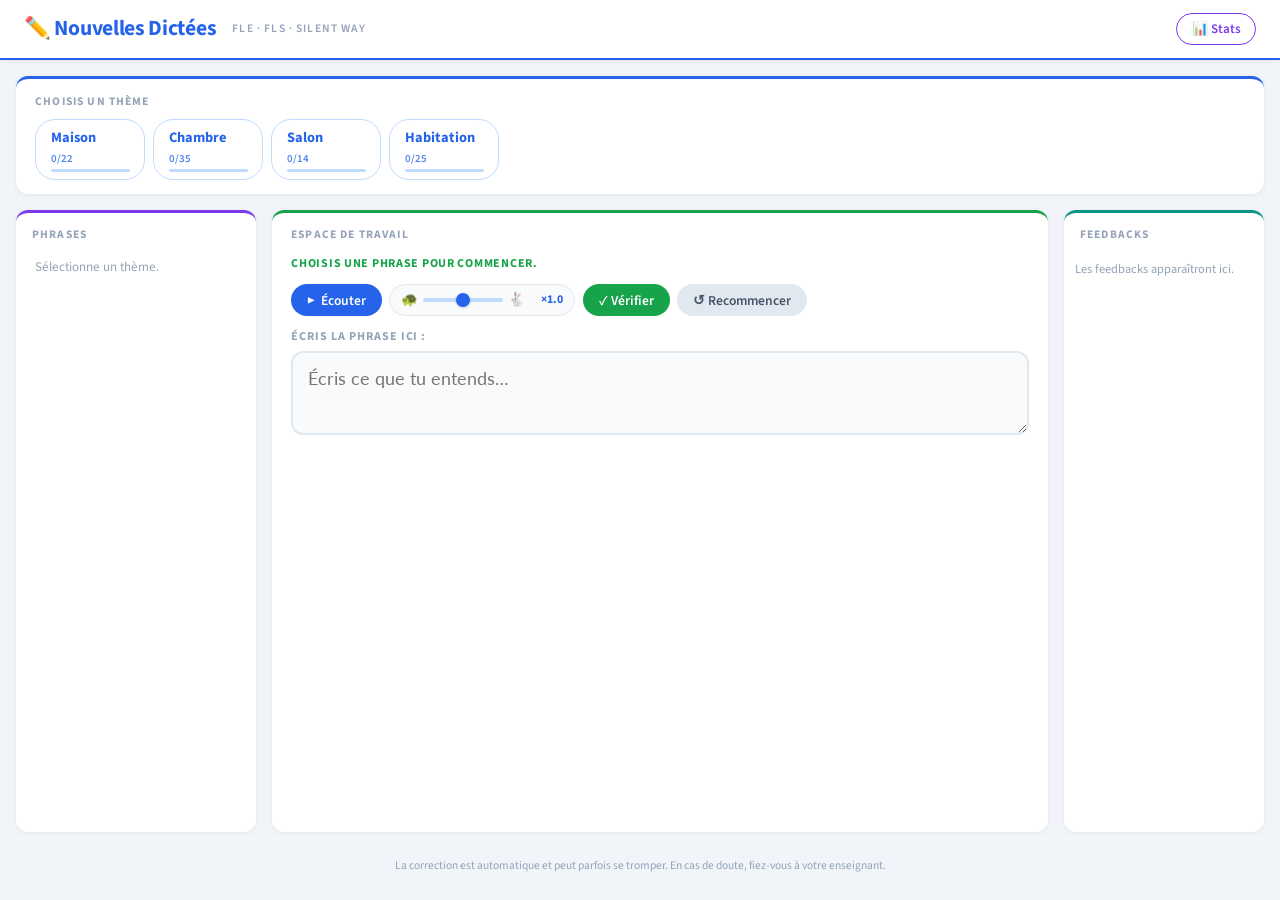
==== index.html @ facb18ec "Version initiale de l'app "Dictées"" ====
<!DOCTYPE html>
<html lang="fr">
<head>
  <meta charset="UTF-8">
  <meta name="viewport" content="width=device-width, initial-scale=1.0">
  <title>Nouvelles Dictées — FLE/FLS</title>
  <link rel="stylesheet" href="style.css">
</head>
<body>

  <header>
    <h1>✏️ Nouvelles Dictées</h1>
    <span class="sous-titre">FLE · FLS · Silent Way</span>
    <button id="btn-stats" class="btn-stats-header">📊 Stats</button>
  </header>

  <!-- Panneau statistiques -->
  <div id="panneau-stats" class="cache">
    <div class="stats-fond"></div>
    <div class="stats-panneau">
      <div class="stats-entete">
        <h2>📊 Mes statistiques</h2>
        <button class="btn-fermer" id="btn-fermer-stats">✕</button>
      </div>
      <div id="contenu-stats"></div>
    </div>
  </div>

  <div id="app">

    <!-- Ligne 1 : Thèmes -->
    <section class="carte-themes">
      <h2>Choisis un thème</h2>
      <div id="themes"></div>
    </section>

    <!-- Ligne 2 : trois colonnes -->
    <div class="colonnes">

      <!-- Col 1 : liste des phrases -->
      <section class="carte-phrases" id="section-phrases">
        <h2>Phrases</h2>
        <div id="liste-phrases">
          <p class="hint-vide">Sélectionne un thème.</p>
        </div>
      </section>

      <!-- Col 2 : espace de travail -->
      <section class="carte-travail" id="section-travail">
        <h2>Espace de travail</h2>
        <div class="travail-scroll">

          <div id="indicateur-phrase" class="indicateur-vide">
            Choisis une phrase pour commencer.
          </div>

          <div class="groupe-boutons">
            <button id="btn-ecouter"  class="btn-action btn-ecouter">
              <span class="icone">▶</span> Écouter
            </button>
            <label class="vitesse-wrap" title="Vitesse de lecture">
              <span class="vitesse-icone">🐢</span>
              <input type="range" id="ctrl-vitesse" min="0.5" max="1.5" step="0.1" value="1">
              <span class="vitesse-icone">🐇</span>
              <span id="valeur-vitesse">×1.0</span>
            </label>
            <button id="btn-verifier" class="btn-action btn-verifier">✓ Vérifier</button>
            <button id="btn-indice"   class="btn-action btn-indice cache">Indice</button>
            <button id="btn-contexte" class="btn-action btn-contexte cache">Contexte</button>
            <button id="btn-reset"    class="btn-action btn-reset">↺ Recommencer</button>
          </div>

          <div class="zone-saisie">
            <label for="champ-saisie">Écris la phrase ici :</label>
            <textarea id="champ-saisie"
              placeholder="Écris ce que tu entends…"
              autocomplete="off" autocorrect="off"
              autocapitalize="off" spellcheck="false"></textarea>
          </div>

          <div id="zone-resultat"></div>
          <div id="zone-indices"></div>

        </div>
      </section>

      <!-- Col 3 : historique des feedbacks -->
      <section class="carte-historique">
        <h2>Feedbacks</h2>
        <div id="zone-historique">
          <p class="histo-vide">Les feedbacks apparaîtront ici.</p>
        </div>
      </section>

    </div>
    <footer class="disclaimer">
      La correction est automatique et peut parfois se tromper. En cas de doute, fiez-vous à votre enseignant.
    </footer>
  </div>

  <script src="data.js"></script>
  <script src="app.js"></script>
</body>
</html>
---- style.css ----
/* style.css — Dictées FLE/FLS */

@import url('https://fonts.googleapis.com/css2?family=Source+Sans+3:wght@400;600;700&family=Lato:wght@400;700&display=swap');

/* ─── Variables ─────────────────────────────────────────────────────────── */
:root {
  --bleu:        #2563EB;
  --bleu-clair:  #EFF6FF;
  --bleu-bord:   #BFDBFE;
  --vert:        #16A34A;
  --vert-clair:  #F0FFF4;
  --rouge:       #DC2626;
  --rouge-clair: #FEF2F2;
  --orange:      #D97706;
  --orange-clair:#FFFBEB;
  --teal:        #0D9488;
  --violet:      #7C3AED;
  --gris-1:      #1E293B;
  --gris-2:      #475569;
  --gris-3:      #94A3B8;
  --gris-4:      #E2E8F0;
  --gris-5:      #F8FAFC;
  --blanc:       #FFFFFF;
  --ombre-sm:    0 1px 4px rgba(0,0,0,0.07);
  --ombre:       0 4px 16px rgba(0,0,0,0.09);
  --ombre-lg:    0 12px 40px rgba(0,0,0,0.14);
  --rayon:       12px;
  --fonte:       'Source Sans 3', sans-serif;
  --fonte-saisie:'Lato', sans-serif;
  /* Hauteurs fixes pour le calcul de layout */
  --h-header:    60px;
  --h-themes:    92px; /* carte thèmes */
  --gap:         1rem;
}

/* ─── Reset & Base ──────────────────────────────────────────────────────── */
*, *::before, *::after { box-sizing: border-box; margin: 0; padding: 0; }

html, body {
  height: 100%;
  overflow: hidden; /* on gère le scroll nous-mêmes */
}

body {
  font-family: var(--fonte);
  background: #F1F5F9;
  color: var(--gris-1);
  font-size: 15px;
  line-height: 1.5;
}

/* ─── Header ────────────────────────────────────────────────────────────── */
header {
  height: var(--h-header);
  background: var(--blanc);
  border-bottom: 2px solid var(--bleu);
  padding: 0 1.5rem;
  display: flex;
  align-items: center;
  gap: 1rem;
  box-shadow: var(--ombre-sm);
  position: fixed;
  top: 0; left: 0; right: 0;
  z-index: 100;
}

h1 {
  font-family: var(--fonte);
  font-size: 1.35rem;
  font-weight: 700;
  color: var(--bleu);
  letter-spacing: -0.3px;
}

.sous-titre {
  font-size: 0.72rem;
  color: var(--gris-3);
  font-weight: 600;
  letter-spacing: 0.1em;
  text-transform: uppercase;
}

.btn-stats-header {
  margin-left: auto;
  font-family: var(--fonte);
  font-weight: 600;
  font-size: 0.82rem;
  padding: 0.38rem 0.9rem;
  border: 1.5px solid var(--violet);
  border-radius: 20px;
  background: white;
  color: var(--violet);
  cursor: pointer;
  transition: all 0.15s;
  white-space: nowrap;
}
.btn-stats-header:hover { background: #F5F3FF; }

/* ─── Layout principal ──────────────────────────────────────────────────── */
#app {
  position: fixed;
  top: var(--h-header);
  left: 0; right: 0; bottom: 0;
  display: flex;
  flex-direction: column;
  padding: var(--gap);
  gap: var(--gap);
  overflow: hidden;
}

/* ─── Carte thèmes (ligne du haut) ──────────────────────────────────────── */
.carte-themes {
  background: var(--blanc);
  border-radius: var(--rayon);
  box-shadow: var(--ombre-sm);
  padding: 0.85rem 1.2rem;
  border-top: 3px solid var(--bleu);
  flex-shrink: 0;
}

.carte-themes h2 {
  font-size: 0.72rem;
  font-weight: 700;
  color: var(--gris-3);
  text-transform: uppercase;
  letter-spacing: 0.1em;
  margin-bottom: 0.6rem;
}

#themes {
  display: flex;
  flex-wrap: wrap;
  gap: 0.5rem;
}

.btn-theme {
  font-family: var(--fonte);
  font-weight: 600;
  font-size: 0.88rem;
  padding: 0.38rem 0.9rem 0.45rem;
  border: 1.5px solid var(--bleu-bord);
  border-radius: 20px;
  background: var(--blanc);
  color: var(--bleu);
  cursor: pointer;
  transition: all 0.15s;
  display: flex;
  flex-direction: column;
  align-items: flex-start;
  gap: 0.2rem;
  min-width: 110px;
}
.btn-theme:hover { background: var(--bleu-clair); border-color: var(--bleu); }
.btn-theme.actif  { background: var(--bleu); color: white; border-color: var(--bleu); box-shadow: 0 2px 8px rgba(37,99,235,0.3); }

.theme-nom   { font-size: 0.9rem; font-weight: 700; }
.theme-score { font-size: 0.68rem; font-weight: 600; opacity: 0.8; }
.theme-barre { width: 100%; height: 3px; background: rgba(255,255,255,0.3); border-radius: 2px; overflow: hidden; }
.theme-barre-fill { height: 100%; background: white; border-radius: 2px; transition: width 0.4s; }
.btn-theme:not(.actif) .theme-barre { background: var(--bleu-bord); }
.btn-theme:not(.actif) .theme-barre-fill { background: var(--bleu); }

/* ─── Ligne du bas : deux colonnes ──────────────────────────────────────── */
.colonnes {
  display: grid;
  grid-template-columns: 280px 1fr;
  gap: var(--gap);
  flex: 1;
  min-height: 0; /* crucial pour que les enfants scrollent */
}

/* ─── Colonne gauche : liste des phrases ─────────────────────────────────── */
.carte-phrases {
  background: var(--blanc);
  border-radius: var(--rayon);
  box-shadow: var(--ombre-sm);
  border-top: 3px solid #7C3AED;
  display: flex;
  flex-direction: column;
  overflow: hidden;
}

.carte-phrases h2 {
  font-size: 0.72rem;
  font-weight: 700;
  color: var(--gris-3);
  text-transform: uppercase;
  letter-spacing: 0.1em;
  padding: 0.85rem 1rem 0.5rem;
  flex-shrink: 0;
}

#liste-phrases {
  flex: 1;
  overflow-y: auto;
  padding: 0 0.6rem 0.6rem;
}

#liste-phrases::-webkit-scrollbar { width: 5px; }
#liste-phrases::-webkit-scrollbar-track { background: transparent; }
#liste-phrases::-webkit-scrollbar-thumb { background: var(--gris-4); border-radius: 3px; }

.progression-theme {
  padding: 0.5rem 0.6rem;
  background: var(--bleu-clair);
  border-radius: 8px;
  margin-bottom: 0.5rem;
}
.progression-texte {
  display: flex;
  justify-content: space-between;
  font-size: 0.72rem;
  font-weight: 700;
  color: var(--bleu);
  margin-bottom: 0.25rem;
}
.barre-theme { height: 5px; background: var(--bleu-bord); border-radius: 3px; overflow: hidden; }
.barre-theme-fill { height: 100%; background: var(--bleu); border-radius: 3px; transition: width 0.5s; }

.btn-phrase {
  font-family: var(--fonte);
  font-size: 0.82rem;
  text-align: left;
  padding: 0.38rem 0.6rem;
  border: 1px solid transparent;
  border-radius: 7px;
  background: transparent;
  color: var(--gris-2);
  cursor: pointer;
  transition: all 0.12s;
  width: 100%;
  display: flex;
  align-items: center;
  gap: 0.45rem;
  margin-bottom: 0.15rem;
}
.btn-phrase:hover  { background: var(--gris-5); border-color: var(--gris-4); }
.btn-phrase.actif  { background: var(--bleu-clair); border-color: var(--bleu-bord); color: var(--bleu); font-weight: 600; }
.btn-phrase.reussie { color: var(--vert); }
.btn-phrase.reussie.actif { background: var(--vert-clair); border-color: #86EFAC; }

.badge-ok {
  display: inline-flex; align-items: center; justify-content: center;
  width: 18px; height: 18px; border-radius: 50%;
  background: var(--vert); color: white;
  font-size: 0.65rem; font-weight: 800; flex-shrink: 0;
}
.badge-num {
  display: inline-flex; align-items: center; justify-content: center;
  width: 18px; height: 18px; border-radius: 50%;
  background: var(--gris-4); color: var(--gris-2);
  font-size: 0.65rem; font-weight: 700; flex-shrink: 0;
}
.texte-phrase { overflow: hidden; text-overflow: ellipsis; white-space: nowrap; flex: 1; }

/* ─── Colonne droite : espace de travail ─────────────────────────────────── */
.carte-travail {
  background: var(--blanc);
  border-radius: var(--rayon);
  box-shadow: var(--ombre-sm);
  border-top: 3px solid var(--vert);
  display: flex;
  flex-direction: column;
  overflow: hidden;
}

.carte-travail h2 {
  font-size: 0.72rem;
  font-weight: 700;
  color: var(--gris-3);
  text-transform: uppercase;
  letter-spacing: 0.1em;
  padding: 0.85rem 1.2rem 0;
  flex-shrink: 0;
}

/* Zone scrollable interne */
.travail-scroll {
  flex: 1;
  overflow-y: auto;
  padding: 0.7rem 1.2rem 1rem;
  display: flex;
  flex-direction: column;
  gap: 0.7rem;
}
.travail-scroll::-webkit-scrollbar { width: 5px; }
.travail-scroll::-webkit-scrollbar-thumb { background: var(--gris-4); border-radius: 3px; }

#indicateur-phrase {
  font-size: 0.75rem;
  font-weight: 700;
  color: var(--vert);
  text-transform: uppercase;
  letter-spacing: 0.06em;
}

.groupe-boutons {
  display: flex;
  flex-wrap: wrap;
  gap: 0.45rem;
}

.btn-action {
  font-family: var(--fonte);
  font-weight: 600;
  font-size: 0.85rem;
  padding: 0.42rem 1rem;
  border: none;
  border-radius: 20px;
  cursor: pointer;
  display: flex;
  align-items: center;
  gap: 0.35rem;
  transition: all 0.15s;
  white-space: nowrap;
}
.btn-action:hover  { filter: brightness(1.07); transform: translateY(-1px); }
.btn-action:active { transform: translateY(0); }

.btn-ecouter  { background: var(--bleu);   color: white; }
.btn-ecouter.lecture { background: #1D4ED8; animation: pulse 1s infinite; }
.btn-verifier { background: var(--vert);   color: white; }
.btn-indice   { background: var(--orange); color: white; }
.btn-contexte { background: var(--teal);   color: white; }
.btn-reset    { background: var(--gris-4); color: var(--gris-2); }

@keyframes pulse { 0%,100%{opacity:1} 50%{opacity:.7} }

/* ─── Champ de saisie ───────────────────────────────────────────────────── */
.zone-saisie label {
  display: block;
  font-size: 0.75rem;
  font-weight: 700;
  color: var(--gris-3);
  text-transform: uppercase;
  letter-spacing: 0.08em;
  margin-bottom: 0.35rem;
}

#champ-saisie {
  width: 100%;
  min-height: 70px;
  max-height: 120px;
  font-family: var(--fonte-saisie);
  font-size: 1.15rem;
  color: var(--gris-1);
  padding: 0.65rem 0.9rem;
  border: 2px solid var(--gris-4);
  border-radius: var(--rayon);
  background: var(--gris-5);
  resize: vertical;
  transition: border-color 0.2s, box-shadow 0.2s;
  line-height: 1.6;
}
#champ-saisie:focus {
  outline: none;
  border-color: var(--bleu);
  box-shadow: 0 0 0 3px rgba(37,99,235,0.1);
  background: white;
}

/* ─── Messages résultat ─────────────────────────────────────────────────── */
.message {
  display: flex;
  align-items: flex-start;
  gap: 0.55rem;
  padding: 0.65rem 0.9rem;
  border-radius: 9px;
  font-weight: 600;
  font-size: 0.9rem;
}
.message .icone-msg { font-size: 1rem; flex-shrink: 0; margin-top: 0.05rem; }
.message.succes    { background: var(--vert-clair);   color: var(--vert);   border: 1.5px solid #86EFAC; }
.message.erreur    { background: var(--rouge-clair);  color: var(--rouge);  border: 1.5px solid #FCA5A5; }
.message.attention { background: var(--orange-clair); color: var(--orange); border: 1.5px solid #FCD34D; }

/* ─── Indices ───────────────────────────────────────────────────────────── */
#zone-indices { display: flex; flex-direction: column; gap: 0.5rem; }

.indice {
  display: flex;
  align-items: flex-start;
  gap: 0.6rem;
  padding: 0.6rem 0.8rem;
  border-radius: 9px;
  font-size: 0.88rem;
  line-height: 1.5;
}
.num-indice {
  display: inline-flex; align-items: center; justify-content: center;
  width: 20px; height: 20px; border-radius: 50%;
  font-weight: 800; font-size: 0.7rem; flex-shrink: 0; margin-top: 0.1rem;
}
.indice-1 { background: var(--bleu-clair); color: #1E40AF; border: 1px solid var(--bleu-bord); }
.indice-1 .num-indice { background: var(--bleu); color: white; }
.indice-2 { background: #F5F3FF; color: #5B21B6; border: 1px solid #DDD6FE; }
.indice-2 .num-indice { background: var(--violet); color: white; }
.indice-3 { background: var(--orange-clair); color: #92400E; border: 1px solid #FCD34D; }
.indice-3 .num-indice { background: var(--orange); color: white; }
.indice-4 { background: var(--vert-clair); color: #14532D; border: 1px solid #86EFAC; }
.indice-4 .num-indice { background: var(--vert); color: white; }
.indice-c { background: #F0FDFA; color: #134E4A; border: 1px solid #99F6E4; }
.indice-c .num-indice { background: var(--teal); color: white; font-size: 0.6rem; }

.phrase-soulignee {
  font-family: var(--fonte-saisie);
  font-size: 1.05rem;
  margin-top: 0.4rem;
  line-height: 1.9;
}
.mot-erreur {
  text-decoration: underline wavy var(--rouge);
  color: var(--rouge);
  font-weight: 700;
  cursor: help;
  background: var(--rouge-clair);
  padding: 0 2px;
  border-radius: 3px;
}
.mot-ok { color: var(--vert); }

.phrase-correction {
  font-family: var(--fonte-saisie);
  font-size: 1.05rem;
  color: var(--vert);
  font-weight: 700;
  margin-top: 0.35rem;
  padding: 0.4rem 0.7rem;
  background: white;
  border-radius: 7px;
  border-left: 3px solid var(--vert);
}

.liste-contexte {
  margin-top: 0.35rem;
  padding-left: 1.1rem;
  display: flex; flex-direction: column; gap: 0.2rem;
  font-size: 0.87rem;
}

/* ─── Cache ─────────────────────────────────────────────────────────────── */
.cache { display: none !important; }

/* ─── Panneau statistiques ───────────────────────────────────────────────── */
#panneau-stats {
  position: fixed; inset: 0; z-index: 200;
  display: flex; align-items: center; justify-content: center;
}
#panneau-stats.cache { display: none !important; }
.stats-fond {
  position: absolute; inset: 0;
  background: rgba(0,0,0,0.4); backdrop-filter: blur(3px);
}
.stats-panneau {
  position: relative; z-index: 1;
  background: white; border-radius: 16px;
  box-shadow: var(--ombre-lg);
  padding: 1.4rem; width: 90%; max-width: 500px;
  max-height: 80vh; overflow-y: auto;
}
.stats-entete {
  display: flex; align-items: center; justify-content: space-between;
  margin-bottom: 1rem;
}
.stats-entete h2 { font-size: 1.1rem; font-weight: 700; color: var(--gris-1); }
.btn-fermer {
  width: 28px; height: 28px; border-radius: 50%;
  border: none; background: var(--gris-4); color: var(--gris-2);
  font-size: 0.9rem; cursor: pointer; display: flex;
  align-items: center; justify-content: center; transition: background 0.15s;
}
.btn-fermer:hover { background: #CBD5E0; }

.stats-theme {
  padding: 0.85rem; border-radius: 10px;
  border: 1px solid var(--gris-4); margin-bottom: 0.7rem;
}
.stats-theme-titre { font-weight: 700; font-size: 0.95rem; color: var(--gris-1); margin-bottom: 0.5rem; }
.stats-barre-wrap { display: flex; align-items: center; gap: 0.6rem; margin-bottom: 0.45rem; }
.stats-barre { flex: 1; height: 7px; background: var(--gris-4); border-radius: 4px; overflow: hidden; }
.stats-barre-fill { height: 100%; background: var(--vert); border-radius: 4px; transition: width 0.5s; }
.stats-pct { font-weight: 800; font-size: 0.82rem; color: var(--vert); min-width: 34px; text-align: right; }
.stats-chiffres {
  display: flex; flex-wrap: wrap; gap: 0.4rem;
  font-size: 0.77rem; color: var(--gris-2); font-weight: 600;
}
.stats-chiffres span { background: var(--gris-5); padding: 0.18rem 0.55rem; border-radius: 20px; }
.stats-erreurs { margin-top: 0.55rem; }
.stats-erreurs-titre { font-size: 0.75rem; font-weight: 700; color: var(--rouge); margin-bottom: 0.3rem; }
.stats-erreurs ul { display: flex; flex-wrap: wrap; gap: 0.3rem; list-style: none; padding: 0; }
.stats-erreurs li {
  background: var(--rouge-clair); padding: 0.12rem 0.5rem;
  border-radius: 20px; font-size: 0.78rem; display: flex; align-items: center; gap: 0.25rem;
}
.count-erreur { font-weight: 800; color: var(--rouge); }
.stats-vide { text-align: center; color: var(--gris-3); padding: 1.5rem; font-size: 0.9rem; line-height: 1.7; }

/* ─── Confetti ──────────────────────────────────────────────────────────── */
.confetti {
  position: fixed; top: -10px;
  border-radius: 2px; z-index: 9999; pointer-events: none;
  animation: tomber linear forwards;
}
@keyframes tomber {
  0%   { transform: translateY(0) rotate(0deg); opacity: 1; }
  100% { transform: translateY(100vh) rotate(720deg); opacity: 0; }
}

/* ─── Responsive ────────────────────────────────────────────────────────── */
@media (max-width: 680px) {
  .colonnes { grid-template-columns: 1fr; overflow-y: auto; }
  .carte-phrases, .carte-travail { min-height: 300px; }
  html, body { overflow: auto; }
  #app { overflow-y: auto; position: static; padding-top: calc(var(--h-header) + var(--gap)); }
}

/* ─── Layout 3 colonnes ──────────────────────────────────────────────────── */
.colonnes {
  grid-template-columns: 240px 1fr 200px;
}

/* ─── Colonne historique ─────────────────────────────────────────────────── */
.carte-historique {
  background: var(--blanc);
  border-radius: var(--rayon);
  box-shadow: var(--ombre-sm);
  border-top: 3px solid var(--teal);
  display: flex;
  flex-direction: column;
  overflow: hidden;
}
.carte-historique h2 {
  font-size: 0.72rem;
  font-weight: 700;
  color: var(--gris-3);
  text-transform: uppercase;
  letter-spacing: 0.1em;
  padding: 0.85rem 1rem 0.5rem;
  flex-shrink: 0;
}
#zone-historique {
  flex: 1;
  overflow-y: auto;
  padding: 0 0.7rem 0.7rem;
  display: flex;
  flex-direction: column;
  gap: 0.35rem;
}
#zone-historique::-webkit-scrollbar { width: 4px; }
#zone-historique::-webkit-scrollbar-thumb { background: var(--gris-4); border-radius: 2px; }

.histo-vide {
  color: var(--gris-3);
  font-size: 0.78rem;
  padding: 0.5rem 0;
  line-height: 1.5;
}
.histo-item {
  display: flex;
  align-items: flex-start;
  gap: 0.4rem;
  padding: 0.4rem 0.55rem;
  border-radius: 7px;
  font-size: 0.78rem;
  line-height: 1.4;
  border: 1px solid transparent;
}
.histo-num {
  display: inline-flex; align-items: center; justify-content: center;
  width: 16px; height: 16px; border-radius: 50%;
  background: var(--gris-4); color: var(--gris-2);
  font-size: 0.62rem; font-weight: 800; flex-shrink: 0; margin-top: 0.1rem;
}
.histo-item.histo-erreur  { background: var(--rouge-clair);  color: var(--rouge);  border-color: #FCA5A5; }
.histo-item.histo-attention{ background: var(--orange-clair); color: var(--orange); border-color: #FCD34D; }
.histo-item.histo-indice  { background: var(--bleu-clair);   color: #1E40AF;       border-color: var(--bleu-bord); }
.histo-item.corrige       { background: var(--vert-clair);   color: #14532D;       border-color: #86EFAC; opacity: 0.75; }
.histo-item.corrige s     { text-decoration-color: var(--vert); }
.histo-item.corrige .histo-num { background: var(--vert); color: white; }

/* ─── Tags d'erreur dans le message principal ────────────────────────────── */
.tag-erreur {
  display: inline-block;
  font-size: 0.78rem;
  font-weight: 700;
  padding: 0.1rem 0.45rem;
  border-radius: 20px;
  margin: 0 0.15rem;
}
.tag-rouge  { background: #FEE2E2; color: var(--rouge); }
.tag-orange { background: #FEF3C7; color: #92400E; }
.tag-bleu   { background: var(--bleu-clair); color: #1E40AF; }
.tag-violet { background: #F5F3FF; color: #5B21B6; }

/* ─── Divers ─────────────────────────────────────────────────────────────── */
.indicateur-vide { color: var(--gris-3); font-size: 0.8rem; }
.hint-vide { color: var(--gris-3); font-size: 0.82rem; padding: 0.4rem 0.6rem; }

@media (max-width: 900px) {
  .colonnes { grid-template-columns: 200px 1fr; }
  .carte-historique { display: none; }
}
@media (max-width: 680px) {
  .colonnes { grid-template-columns: 1fr; }
}

/* ─── Cercles ponctuation (overlays positionnés via JS/getBoundingClientRect) ── */
/* Les styles sont inlinés dans poserOverlays() — rien à définir ici. */
.pc-tok { display: inline; }

/* ─── Disclaimer ─────────────────────────────────────────────────────────── */
.disclaimer {
  text-align: center;
  font-size: 0.72rem;
  color: var(--gris-3);
  padding: 0.6rem 1rem;
  flex-shrink: 0;
}

/* ─── Curseur de vitesse ─────────────────────────────────────────────────── */
.vitesse-wrap {
  display: flex;
  align-items: center;
  gap: 0.3rem;
  background: var(--gris-5);
  border: 1.5px solid var(--gris-4);
  border-radius: 20px;
  padding: 0.3rem 0.7rem;
  cursor: default;
}
.vitesse-icone { font-size: 0.85rem; line-height: 1; }
#ctrl-vitesse {
  -webkit-appearance: none;
  width: 80px;
  height: 4px;
  border-radius: 2px;
  background: var(--bleu-bord);
  outline: none;
  cursor: pointer;
}
#ctrl-vitesse::-webkit-slider-thumb {
  -webkit-appearance: none;
  width: 14px; height: 14px;
  border-radius: 50%;
  background: var(--bleu);
  cursor: pointer;
  box-shadow: 0 1px 3px rgba(0,0,0,0.2);
}
#valeur-vitesse {
  font-size: 0.75rem;
  font-weight: 700;
  color: var(--bleu);
  min-width: 2.8em;
  text-align: right;
}

/* ─── Navigation post-succès ─────────────────────────────────────────────── */
.succes-actions {
  margin-top: 0.5rem;
  display: flex;
  gap: 0.5rem;
  flex-wrap: wrap;
}
.btn-suite {
  font-family: var(--fonte);
  font-weight: 700;
  font-size: 0.88rem;
  padding: 0.45rem 1.1rem;
  border: none;
  border-radius: 20px;
  background: var(--vert);
  color: white;
  cursor: pointer;
  transition: all 0.15s;
}
.btn-suite:hover { filter: brightness(1.08); transform: translateY(-1px); }

.succes-theme-complet {
  margin-top: 0.4rem;
  font-size: 0.88rem;
  font-weight: 600;
  color: var(--vert);
}
.message-tous-themes {
  font-size: 0.95rem;
  font-weight: 700;
  color: var(--vert);
  padding: 0.4rem 0;
}
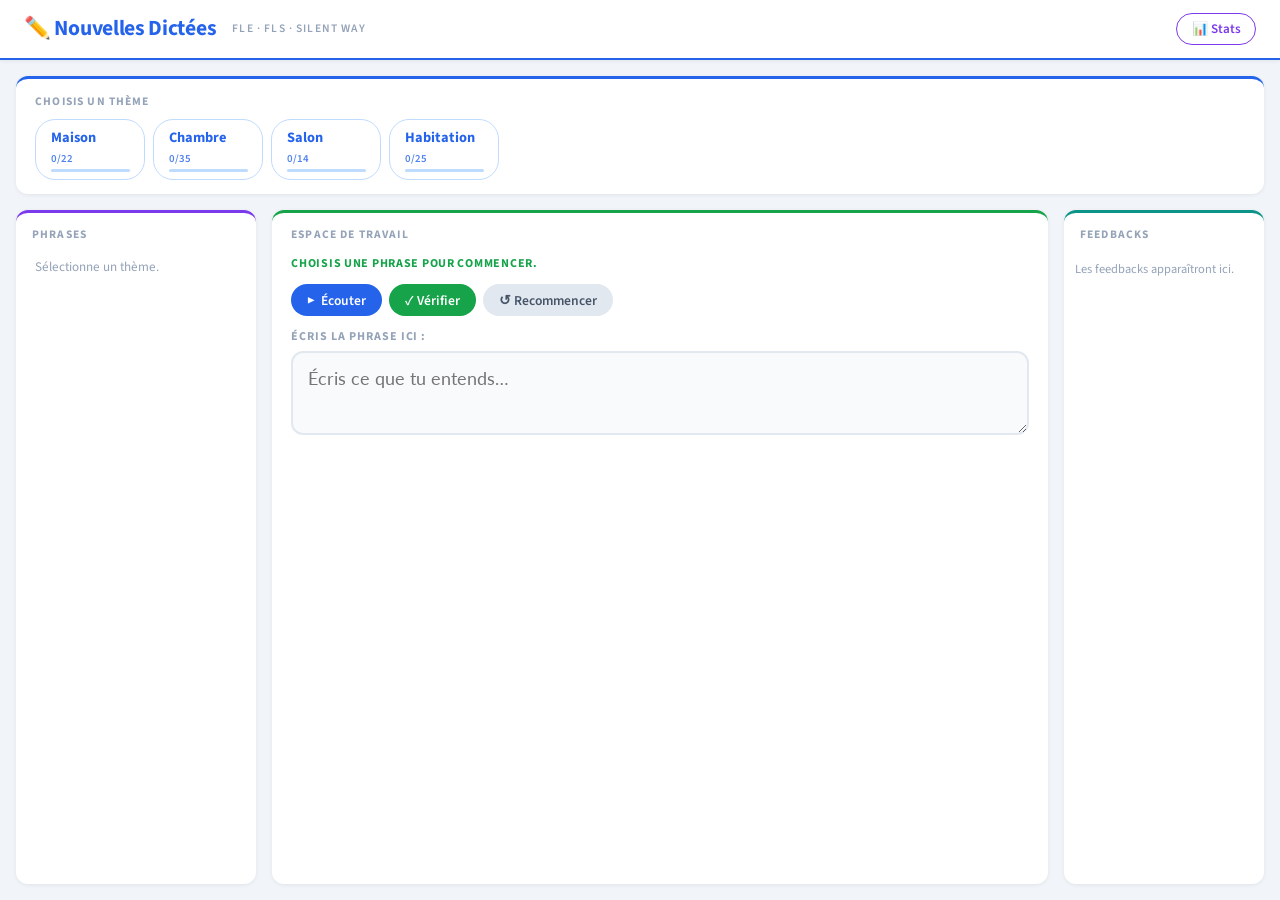
==== commit c4764b54: "correction espace apostrophe — j' ouvre et j ouvre normalisés" ====
--- a/index.html
+++ b/index.html
@@ -58,12 +58,6 @@
             <button id="btn-ecouter"  class="btn-action btn-ecouter">
               <span class="icone">▶</span> Écouter
             </button>
-            <label class="vitesse-wrap" title="Vitesse de lecture">
-              <span class="vitesse-icone">🐢</span>
-              <input type="range" id="ctrl-vitesse" min="0.5" max="1.5" step="0.1" value="1">
-              <span class="vitesse-icone">🐇</span>
-              <span id="valeur-vitesse">×1.0</span>
-            </label>
             <button id="btn-verifier" class="btn-action btn-verifier">✓ Vérifier</button>
             <button id="btn-indice"   class="btn-action btn-indice cache">Indice</button>
             <button id="btn-contexte" class="btn-action btn-contexte cache">Contexte</button>
@@ -93,12 +87,16 @@
       </section>
 
     </div>
-    <footer class="disclaimer">
-      La correction est automatique et peut parfois se tromper. En cas de doute, fiez-vous à votre enseignant.
-    </footer>
   </div>
 
+  <!-- Ordre de chargement : données → utilitaires → modules → orchestration -->
   <script src="data.js"></script>
+  <script src="m1-nettoyage.js"></script>
+  <script src="m2-tokens.js"></script>
+  <script src="m4-classes.js"></script>
+  <script src="m5-ecoute.js"></script>
+  <script src="m6-indices.js"></script>
+  <script src="m7-stats.js"></script>
   <script src="app.js"></script>
 </body>
 </html>
--- a/style.css
+++ b/style.css
@@ -431,6 +431,17 @@
   border-left: 3px solid var(--vert);
 }
 
+/* Cercle rose pour signaler une erreur de ponctuation dans l'indice 3 */
+.ponct-cercle {
+  display: inline-block;
+  background: rgba(220, 38, 38, 0.08);
+  border: 1.5px solid rgba(220, 38, 38, 0.35);
+  border-radius: 12px;
+  padding: 0 3px;
+  margin: 0 1px;
+  color: var(--vert);
+}
+
 .liste-contexte {
   margin-top: 0.35rem;
   padding-left: 1.1rem;
@@ -603,87 +614,3 @@
 @media (max-width: 680px) {
   .colonnes { grid-template-columns: 1fr; }
 }
-
-/* ─── Cercles ponctuation (overlays positionnés via JS/getBoundingClientRect) ── */
-/* Les styles sont inlinés dans poserOverlays() — rien à définir ici. */
-.pc-tok { display: inline; }
-
-/* ─── Disclaimer ─────────────────────────────────────────────────────────── */
-.disclaimer {
-  text-align: center;
-  font-size: 0.72rem;
-  color: var(--gris-3);
-  padding: 0.6rem 1rem;
-  flex-shrink: 0;
-}
-
-/* ─── Curseur de vitesse ─────────────────────────────────────────────────── */
-.vitesse-wrap {
-  display: flex;
-  align-items: center;
-  gap: 0.3rem;
-  background: var(--gris-5);
-  border: 1.5px solid var(--gris-4);
-  border-radius: 20px;
-  padding: 0.3rem 0.7rem;
-  cursor: default;
-}
-.vitesse-icone { font-size: 0.85rem; line-height: 1; }
-#ctrl-vitesse {
-  -webkit-appearance: none;
-  width: 80px;
-  height: 4px;
-  border-radius: 2px;
-  background: var(--bleu-bord);
-  outline: none;
-  cursor: pointer;
-}
-#ctrl-vitesse::-webkit-slider-thumb {
-  -webkit-appearance: none;
-  width: 14px; height: 14px;
-  border-radius: 50%;
-  background: var(--bleu);
-  cursor: pointer;
-  box-shadow: 0 1px 3px rgba(0,0,0,0.2);
-}
-#valeur-vitesse {
-  font-size: 0.75rem;
-  font-weight: 700;
-  color: var(--bleu);
-  min-width: 2.8em;
-  text-align: right;
-}
-
-/* ─── Navigation post-succès ─────────────────────────────────────────────── */
-.succes-actions {
-  margin-top: 0.5rem;
-  display: flex;
-  gap: 0.5rem;
-  flex-wrap: wrap;
-}
-.btn-suite {
-  font-family: var(--fonte);
-  font-weight: 700;
-  font-size: 0.88rem;
-  padding: 0.45rem 1.1rem;
-  border: none;
-  border-radius: 20px;
-  background: var(--vert);
-  color: white;
-  cursor: pointer;
-  transition: all 0.15s;
-}
-.btn-suite:hover { filter: brightness(1.08); transform: translateY(-1px); }
-
-.succes-theme-complet {
-  margin-top: 0.4rem;
-  font-size: 0.88rem;
-  font-weight: 600;
-  color: var(--vert);
-}
-.message-tous-themes {
-  font-size: 0.95rem;
-  font-weight: 700;
-  color: var(--vert);
-  padding: 0.4rem 0;
-}
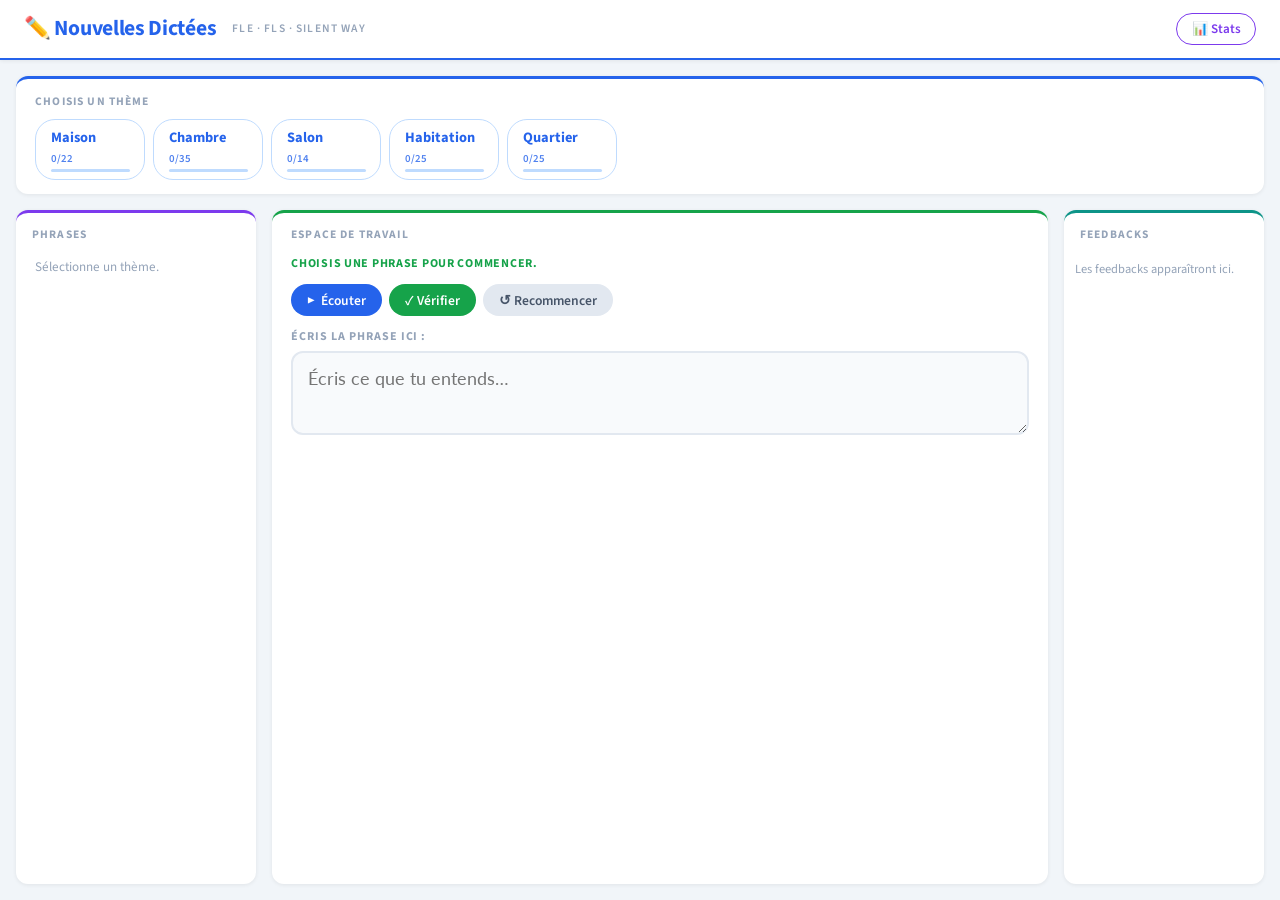
==== commit ac90a776: "m3-alignement — LCS pour tokens, gestion élisions manquantes" ====
--- a/index.html
+++ b/index.html
@@ -93,6 +93,7 @@
   <script src="data.js"></script>
   <script src="m1-nettoyage.js"></script>
   <script src="m2-tokens.js"></script>
+  <script src="m3-alignement.js"></script>
   <script src="m4-classes.js"></script>
   <script src="m5-ecoute.js"></script>
   <script src="m6-indices.js"></script>
--- a/style.css
+++ b/style.css
@@ -431,17 +431,6 @@
   border-left: 3px solid var(--vert);
 }
 
-/* Cercle rose pour signaler une erreur de ponctuation dans l'indice 3 */
-.ponct-cercle {
-  display: inline-block;
-  background: rgba(220, 38, 38, 0.08);
-  border: 1.5px solid rgba(220, 38, 38, 0.35);
-  border-radius: 12px;
-  padding: 0 3px;
-  margin: 0 1px;
-  color: var(--vert);
-}
-
 .liste-contexte {
   margin-top: 0.35rem;
   padding-left: 1.1rem;
@@ -614,3 +603,55 @@
 @media (max-width: 680px) {
   .colonnes { grid-template-columns: 1fr; }
 }
+
+/* ─── Stats enrichies ────────────────────────────────────────────────────── */
+.erreur-item {
+  display: flex; align-items: center; gap: 0.4rem;
+  padding: 0.25rem 0.5rem; border-radius: 6px;
+  transition: background 0.12s;
+}
+.erreur-item:hover { background: #FEE2E2; }
+
+.btn-retour-stats {
+  font-family: var(--fonte); font-size: 0.82rem; font-weight: 600;
+  color: var(--bleu); background: var(--bleu-clair);
+  border: 1.5px solid var(--bleu-bord); border-radius: 20px;
+  padding: 0.3rem 0.8rem; cursor: pointer; margin-bottom: 0.8rem;
+  transition: background 0.15s;
+}
+.btn-retour-stats:hover { background: #DBEAFE; }
+
+.liste-suggestions { display: flex; flex-direction: column; gap: 0.4rem; }
+
+.phrase-suggestion {
+  display: flex; align-items: baseline; gap: 0.5rem;
+  padding: 0.5rem 0.7rem; border-radius: 8px;
+  border: 1px solid var(--gris-4); background: var(--gris-5);
+  cursor: pointer; transition: all 0.12s;
+}
+.phrase-suggestion:hover { background: var(--bleu-clair); border-color: var(--bleu-bord); }
+
+.suggestion-theme {
+  font-size: 0.68rem; font-weight: 700; color: var(--bleu);
+  text-transform: uppercase; letter-spacing: 0.08em;
+  white-space: nowrap; flex-shrink: 0;
+}
+.suggestion-phrase {
+  font-size: 0.85rem; color: var(--gris-2);
+  overflow: hidden; text-overflow: ellipsis; white-space: nowrap;
+}
+
+/* ─── Suggestion de renforcement ─────────────────────────────────────────── */
+.suggestion-renforcement {
+  display: flex; align-items: flex-start; gap: 0.5rem;
+  padding: 0.55rem 0.8rem; border-radius: 9px; margin-top: 0.5rem;
+  background: #F5F3FF; border: 1.5px solid #DDD6FE;
+  font-size: 0.87rem; color: #5B21B6;
+}
+.suggestion-icone { flex-shrink: 0; font-size: 1rem; }
+.btn-suggestion {
+  font-family: var(--fonte); font-size: 0.84rem; font-weight: 700;
+  color: var(--violet); background: none; border: none;
+  text-decoration: underline; cursor: pointer; padding: 0;
+}
+.btn-suggestion:hover { color: #4C1D95; }
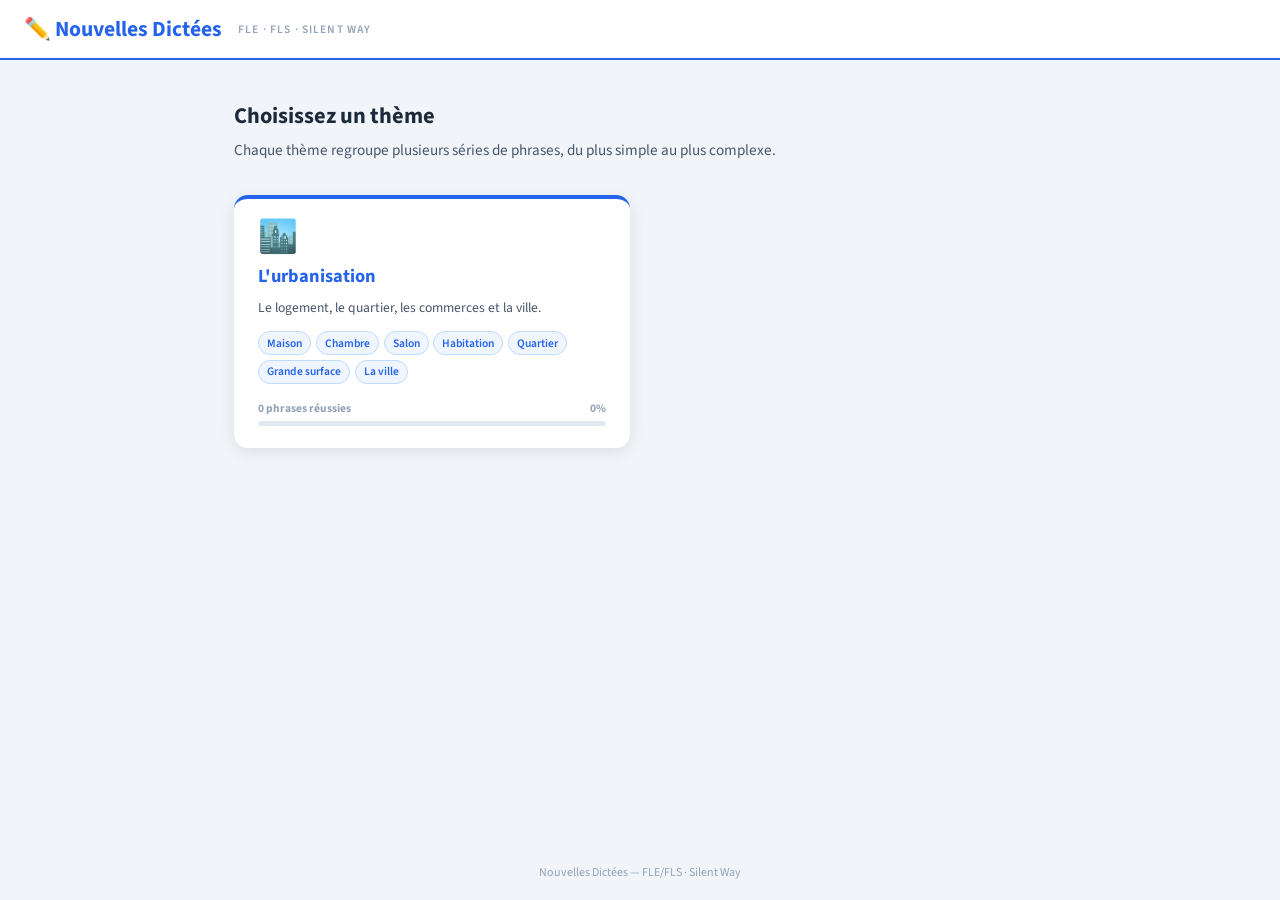
==== commit 556cb7c1: "restructuration arborescente — index.html accueil + shared/ + urbanisation/ + thème La ville + THEME" ====
--- a/index.html
+++ b/index.html
@@ -4,100 +4,283 @@
   <meta charset="UTF-8">
   <meta name="viewport" content="width=device-width, initial-scale=1.0">
   <title>Nouvelles Dictées — FLE/FLS</title>
-  <link rel="stylesheet" href="style.css">
+  <link rel="preconnect" href="https://fonts.googleapis.com">
+  <link rel="stylesheet" href="https://fonts.googleapis.com/css2?family=Source+Sans+3:wght@400;600;700&family=Lato:wght@400;700&display=swap">
+  <style>
+    *, *::before, *::after { box-sizing: border-box; margin: 0; padding: 0; }
+    :root {
+      --bleu:       #2563EB;
+      --bleu-clair: #EFF6FF;
+      --bleu-bord:  #BFDBFE;
+      --vert:       #16A34A;
+      --vert-clair: #F0FFF4;
+      --gris-1:     #1E293B;
+      --gris-2:     #475569;
+      --gris-3:     #94A3B8;
+      --gris-4:     #E2E8F0;
+      --gris-5:     #F8FAFC;
+      --blanc:      #FFFFFF;
+      --ombre:      0 4px 16px rgba(0,0,0,0.09);
+      --rayon:      14px;
+      --fonte:      'Source Sans 3', sans-serif;
+    }
+    body {
+      font-family: var(--fonte);
+      background: #F1F5F9;
+      color: var(--gris-1);
+      min-height: 100vh;
+      display: flex;
+      flex-direction: column;
+    }
+    header {
+      background: var(--blanc);
+      border-bottom: 2px solid var(--bleu);
+      padding: 0 1.5rem;
+      height: 60px;
+      display: flex;
+      align-items: center;
+      gap: 1rem;
+    }
+    header h1 {
+      font-size: 1.35rem;
+      font-weight: 700;
+      color: var(--bleu);
+    }
+    header .sous-titre {
+      font-size: 0.72rem;
+      color: var(--gris-3);
+      font-weight: 600;
+      letter-spacing: 0.1em;
+      text-transform: uppercase;
+    }
+    main {
+      flex: 1;
+      padding: 2.5rem 1.5rem;
+      max-width: 860px;
+      margin: 0 auto;
+      width: 100%;
+    }
+    .intro {
+      margin-bottom: 2rem;
+    }
+    .intro h2 {
+      font-size: 1.4rem;
+      font-weight: 700;
+      color: var(--gris-1);
+      margin-bottom: 0.4rem;
+    }
+    .intro p {
+      font-size: 0.95rem;
+      color: var(--gris-2);
+      line-height: 1.6;
+    }
+    .grille-themes {
+      display: grid;
+      grid-template-columns: repeat(auto-fill, minmax(260px, 1fr));
+      gap: 1.2rem;
+    }
+    .carte-theme {
+      background: var(--blanc);
+      border-radius: var(--rayon);
+      box-shadow: var(--ombre);
+      border-top: 4px solid var(--bleu);
+      padding: 1.4rem 1.5rem;
+      text-decoration: none;
+      color: inherit;
+      display: flex;
+      flex-direction: column;
+      gap: 0.6rem;
+      transition: transform 0.15s, box-shadow 0.15s;
+      cursor: pointer;
+    }
+    .carte-theme:hover {
+      transform: translateY(-3px);
+      box-shadow: 0 8px 24px rgba(0,0,0,0.13);
+    }
+    .carte-theme .icone { font-size: 2rem; line-height: 1; }
+    .carte-theme .nom {
+      font-size: 1.15rem;
+      font-weight: 700;
+      color: var(--bleu);
+    }
+    .carte-theme .description {
+      font-size: 0.85rem;
+      color: var(--gris-2);
+      line-height: 1.5;
+    }
+    .carte-theme .sous-themes {
+      display: flex;
+      flex-wrap: wrap;
+      gap: 0.3rem;
+      margin-top: 0.2rem;
+    }
+    .carte-theme .tag-sous-theme {
+      font-size: 0.72rem;
+      font-weight: 600;
+      background: var(--bleu-clair);
+      color: var(--bleu);
+      border: 1px solid var(--bleu-bord);
+      padding: 0.15rem 0.5rem;
+      border-radius: 20px;
+    }
+    .carte-theme .progression {
+      margin-top: 0.4rem;
+    }
+    .carte-theme .progression-texte {
+      display: flex;
+      justify-content: space-between;
+      font-size: 0.72rem;
+      font-weight: 700;
+      color: var(--gris-3);
+      margin-bottom: 0.25rem;
+    }
+    .carte-theme .barre {
+      height: 5px;
+      background: var(--gris-4);
+      border-radius: 3px;
+      overflow: hidden;
+    }
+    .carte-theme .barre-fill {
+      height: 100%;
+      background: var(--vert);
+      border-radius: 3px;
+      transition: width 0.5s;
+    }
+    .carte-theme.bientot {
+      opacity: 0.5;
+      cursor: not-allowed;
+      pointer-events: none;
+      border-top-color: var(--gris-3);
+    }
+    .carte-theme.bientot .nom { color: var(--gris-2); }
+    .badge-bientot {
+      font-size: 0.7rem;
+      font-weight: 700;
+      background: var(--gris-4);
+      color: var(--gris-3);
+      padding: 0.1rem 0.5rem;
+      border-radius: 20px;
+      align-self: flex-start;
+    }
+    footer {
+      text-align: center;
+      padding: 1.2rem;
+      font-size: 0.75rem;
+      color: var(--gris-3);
+    }
+  </style>
 </head>
 <body>
 
-  <header>
-    <h1>✏️ Nouvelles Dictées</h1>
-    <span class="sous-titre">FLE · FLS · Silent Way</span>
-    <button id="btn-stats" class="btn-stats-header">📊 Stats</button>
-  </header>
-
-  <!-- Panneau statistiques -->
-  <div id="panneau-stats" class="cache">
-    <div class="stats-fond"></div>
-    <div class="stats-panneau">
-      <div class="stats-entete">
-        <h2>📊 Mes statistiques</h2>
-        <button class="btn-fermer" id="btn-fermer-stats">✕</button>
-      </div>
-      <div id="contenu-stats"></div>
-    </div>
+<header>
+  <h1>✏️ Nouvelles Dictées</h1>
+  <span class="sous-titre">FLE · FLS · Silent Way</span>
+</header>
+
+<main>
+  <div class="intro">
+    <h2>Choisissez un thème</h2>
+    <p>Chaque thème regroupe plusieurs séries de phrases, du plus simple au plus complexe.</p>
   </div>
 
-  <div id="app">
-
-    <!-- Ligne 1 : Thèmes -->
-    <section class="carte-themes">
-      <h2>Choisis un thème</h2>
-      <div id="themes"></div>
-    </section>
-
-    <!-- Ligne 2 : trois colonnes -->
-    <div class="colonnes">
-
-      <!-- Col 1 : liste des phrases -->
-      <section class="carte-phrases" id="section-phrases">
-        <h2>Phrases</h2>
-        <div id="liste-phrases">
-          <p class="hint-vide">Sélectionne un thème.</p>
+  <div class="grille-themes" id="grille"></div>
+</main>
+
+<footer>Nouvelles Dictées — FLE/FLS · Silent Way</footer>
+
+<script>
+// ── Définition des thèmes englobants ───────────────────────────────────────
+const THEMES = [
+  {
+    id: 'urbanisation',
+    nom: "L'urbanisation",
+    icone: '🏙️',
+    description: "Le logement, le quartier, les commerces et la ville.",
+    sousThemes: ['Maison', 'Chambre', 'Salon', 'Habitation', 'Quartier', 'Grande surface', 'La ville'],
+    dossier: 'urbanisation/index.html',
+    actif: true,
+  },
+  // Futurs thèmes — décommenter quand les dossiers sont prêts :
+  // {
+  //   id: 'etudes',
+  //   nom: "Les études",
+  //   icone: '🎓',
+  //   description: "De l'école primaire aux grandes écoles.",
+  //   sousThemes: ["L'école", "Le collège", "Le lycée", "L'université"],
+  //   dossier: 'etudes/index.html',
+  //   actif: false,
+  // },
+  // {
+  //   id: 'religions',
+  //   nom: "Religions et laïcité",
+  //   icone: '🕊️',
+  //   description: "Les trois grandes religions en France, les pratiques et la laïcité.",
+  //   sousThemes: ["Islam", "Christianisme", "Judaïsme", "La laïcité"],
+  //   dossier: 'religions/index.html',
+  //   actif: false,
+  // },
+];
+
+// ── Lecture des stats depuis localStorage ─────────────────────────────────
+function lireProgression(id, sousThemes) {
+  try {
+    const stats = JSON.parse(localStorage.getItem(id + '_stats') || '{}');
+    let reussies = 0, total = 0;
+    sousThemes.forEach(st => {
+      const th = stats[st] || {};
+      reussies += Object.values(th).filter(s => s.reussie).length;
+      // total sera calculé dynamiquement — on met 0 si inconnu
+      total += Object.keys(th).length > 0
+        ? Math.max(...Object.keys(th).map(Number)) + 1
+        : 0;
+    });
+    return { reussies, total };
+  } catch { return { reussies: 0, total: 0 }; }
+}
+
+// ── Rendu des cartes ───────────────────────────────────────────────────────
+function construireGrille() {
+  const grille = document.getElementById('grille');
+  grille.innerHTML = '';
+
+  THEMES.forEach(theme => {
+    const { reussies, total } = lireProgression(theme.id, theme.sousThemes);
+    const pct = total > 0 ? Math.round(reussies / total * 100) : 0;
+
+    const carte = document.createElement(theme.actif ? 'a' : 'div');
+    carte.className = 'carte-theme' + (theme.actif ? '' : ' bientot');
+    if (theme.actif) carte.href = theme.dossier;
+
+    const tags = theme.sousThemes.map(st =>
+      `<span class="tag-sous-theme">${st}</span>`
+    ).join('');
+
+    const progressionHtml = theme.actif ? `
+      <div class="progression">
+        <div class="progression-texte">
+          <span>${reussies} phrase${reussies !== 1 ? 's' : ''} réussie${reussies !== 1 ? 's' : ''}</span>
+          <span>${pct}%</span>
         </div>
-      </section>
-
-      <!-- Col 2 : espace de travail -->
-      <section class="carte-travail" id="section-travail">
-        <h2>Espace de travail</h2>
-        <div class="travail-scroll">
-
-          <div id="indicateur-phrase" class="indicateur-vide">
-            Choisis une phrase pour commencer.
-          </div>
-
-          <div class="groupe-boutons">
-            <button id="btn-ecouter"  class="btn-action btn-ecouter">
-              <span class="icone">▶</span> Écouter
-            </button>
-            <button id="btn-verifier" class="btn-action btn-verifier">✓ Vérifier</button>
-            <button id="btn-indice"   class="btn-action btn-indice cache">Indice</button>
-            <button id="btn-contexte" class="btn-action btn-contexte cache">Contexte</button>
-            <button id="btn-reset"    class="btn-action btn-reset">↺ Recommencer</button>
-          </div>
-
-          <div class="zone-saisie">
-            <label for="champ-saisie">Écris la phrase ici :</label>
-            <textarea id="champ-saisie"
-              placeholder="Écris ce que tu entends…"
-              autocomplete="off" autocorrect="off"
-              autocapitalize="off" spellcheck="false"></textarea>
-          </div>
-
-          <div id="zone-resultat"></div>
-          <div id="zone-indices"></div>
-
-        </div>
-      </section>
-
-      <!-- Col 3 : historique des feedbacks -->
-      <section class="carte-historique">
-        <h2>Feedbacks</h2>
-        <div id="zone-historique">
-          <p class="histo-vide">Les feedbacks apparaîtront ici.</p>
-        </div>
-      </section>
-
-    </div>
-  </div>
-
-  <!-- Ordre de chargement : données → utilitaires → modules → orchestration -->
-  <script src="data.js"></script>
-  <script src="m1-nettoyage.js"></script>
-  <script src="m2-tokens.js"></script>
-  <script src="m3-alignement.js"></script>
-  <script src="m4-classes.js"></script>
-  <script src="m5-ecoute.js"></script>
-  <script src="m6-indices.js"></script>
-  <script src="m7-stats.js"></script>
-  <script src="app.js"></script>
+        <div class="barre"><div class="barre-fill" style="width:${pct}%"></div></div>
+      </div>` : '';
+
+    const badgeBientot = !theme.actif
+      ? '<span class="badge-bientot">Bientôt disponible</span>' : '';
+
+    carte.innerHTML = `
+      <div class="icone">${theme.icone}</div>
+      <div class="nom">${theme.nom}</div>
+      ${badgeBientot}
+      <div class="description">${theme.description}</div>
+      <div class="sous-themes">${tags}</div>
+      ${progressionHtml}
+    `;
+
+    grille.appendChild(carte);
+  });
+}
+
+construireGrille();
+</script>
 </body>
 </html>
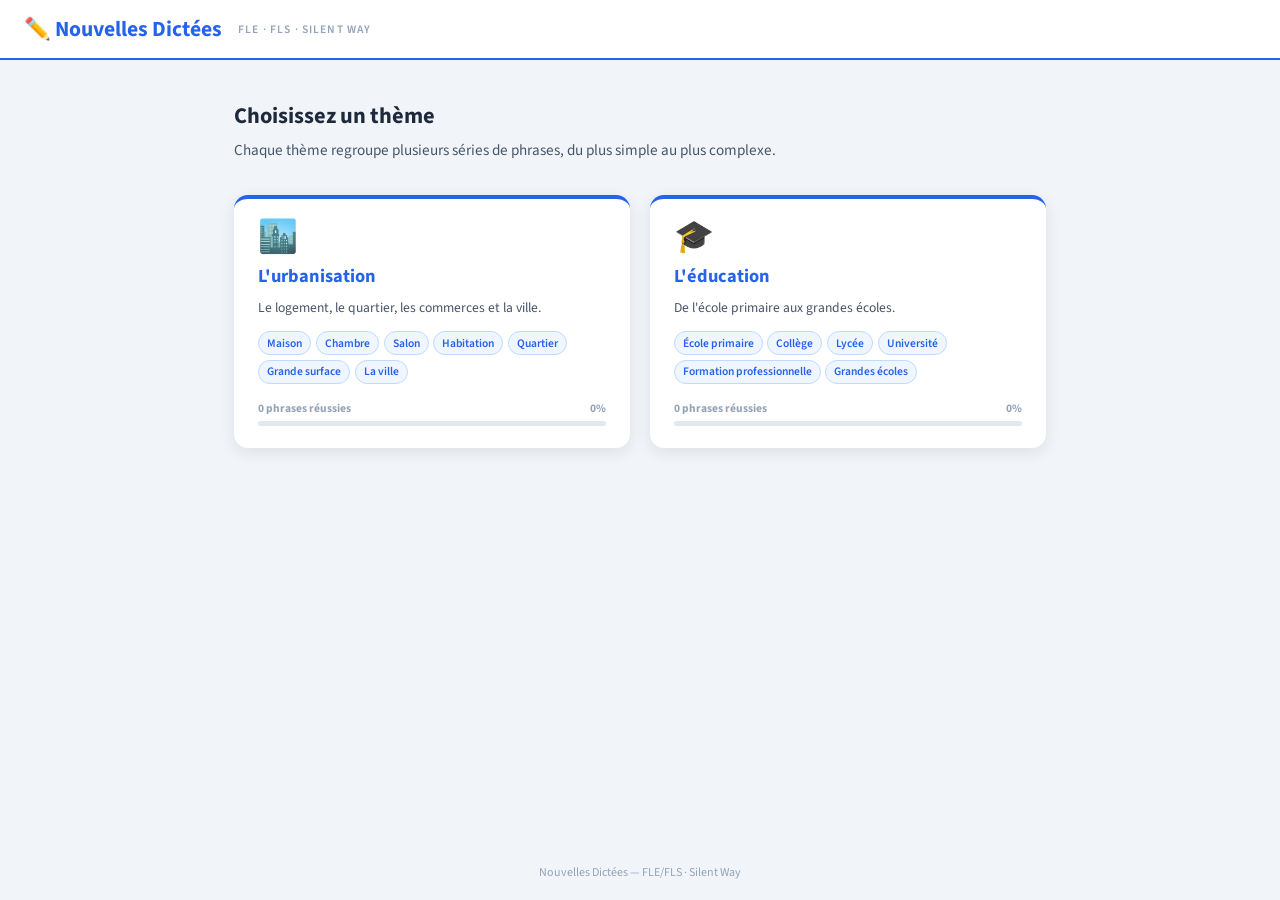
==== commit a328fca0: "ajout thème L'éducation — 6 sous-thèmes, 150 phrases" ====
--- a/index.html
+++ b/index.html
@@ -200,6 +200,15 @@
     dossier: 'urbanisation/index.html',
     actif: true,
   },
+  {
+    id: 'education',
+    nom: "L'éducation",
+    icone: '🎓',
+    description: "De l'école primaire aux grandes écoles.",
+    sousThemes: ['École primaire', 'Collège', 'Lycée', 'Université', 'Formation professionnelle', 'Grandes écoles'],
+    dossier: 'education/index.html',
+    actif: true,
+  },
   // Futurs thèmes — décommenter quand les dossiers sont prêts :
   // {
   //   id: 'etudes',
